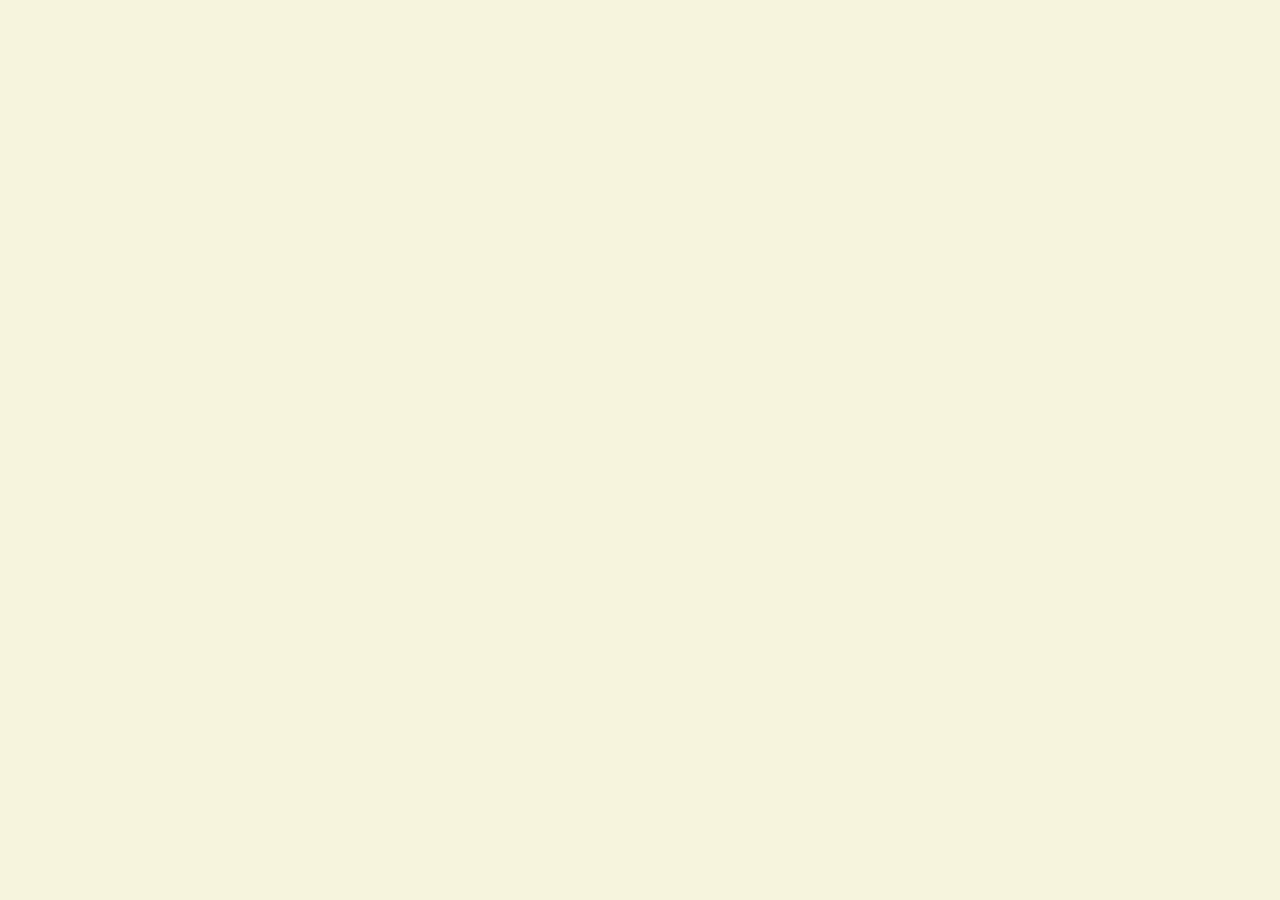
==== 01 Frontend/javasript/gyumentom/index.html @ 0b51cb12 "폴더 정리" ====
<!DOCTYPE html>
<html lang="en">
<head>
    <meta charset="UTF-8">
    <title>GyuMentom</title>
    <link rel="stylesheet" href="./css/style.css">
</head>
<body>
<form id = "login-form" class = "hidden" >
    <input required maxlength="10"  type = "text" placeholder="what is your name?"/>
    <input type="submit">
</form>
<h1 id = "greeting" class = "hidden"></h1>
    <script src="./js/greeting.js"></script>
    <script src="./js/clock.js"></script>
</body>
</html>
---- 01 Frontend/javasript/gyumentom/css/style.css ----
body {
    background-color: beige;
}

h1 {
    color : cornflowerblue;
}

.hidden {
    display: none;
}
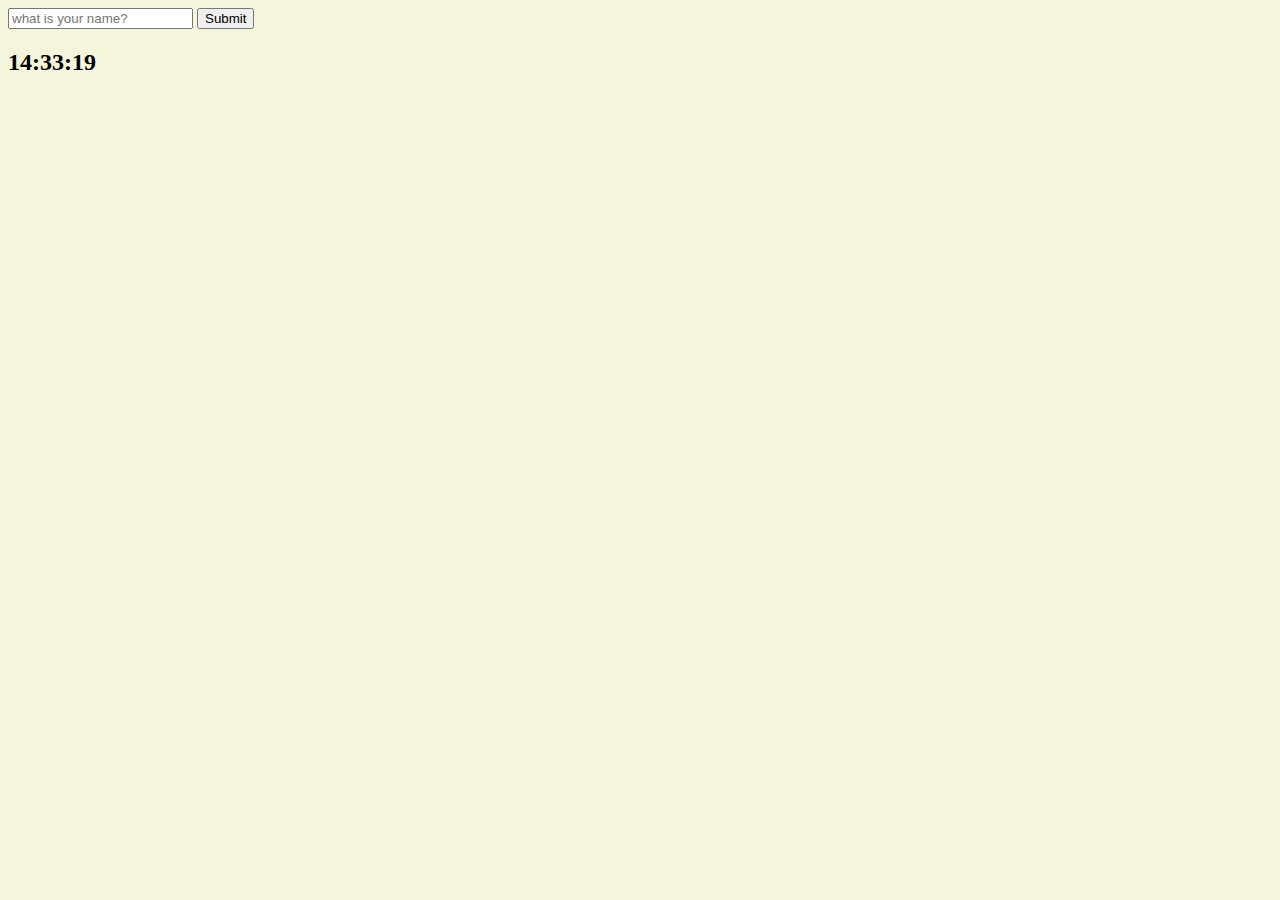
==== commit 6f17e258: "clock 기능 추가" ====
--- a/01 Frontend/javasript/gyumentom/index.html
+++ b/01 Frontend/javasript/gyumentom/index.html
@@ -10,6 +10,7 @@
     <input required maxlength="10"  type = "text" placeholder="what is your name?"/>
     <input type="submit">
 </form>
+<h2 id = "clock">00:00</h2>
 <h1 id = "greeting" class = "hidden"></h1>
     <script src="./js/greeting.js"></script>
     <script src="./js/clock.js"></script>
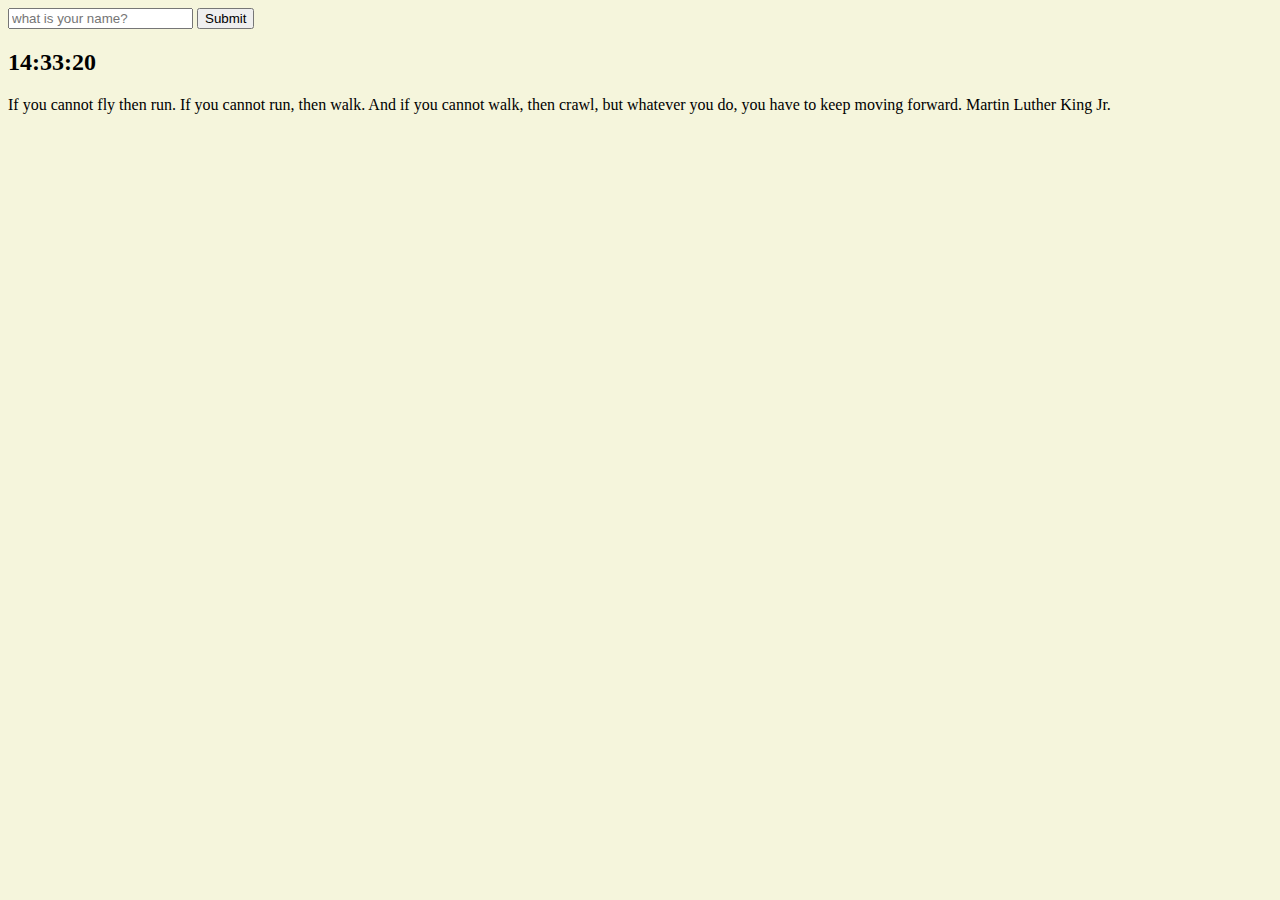
==== commit a523ad8f: "오늘의 명언 기능 추가" ====
--- a/01 Frontend/javasript/gyumentom/index.html
+++ b/01 Frontend/javasript/gyumentom/index.html
@@ -12,7 +12,12 @@
 </form>
 <h2 id = "clock">00:00</h2>
 <h1 id = "greeting" class = "hidden"></h1>
+<div id = "quote">
+    <span></span>
+    <span></span>
+</div>
     <script src="./js/greeting.js"></script>
     <script src="./js/clock.js"></script>
+    <script src="./js/quotes.js"></script>
 </body>
 </html>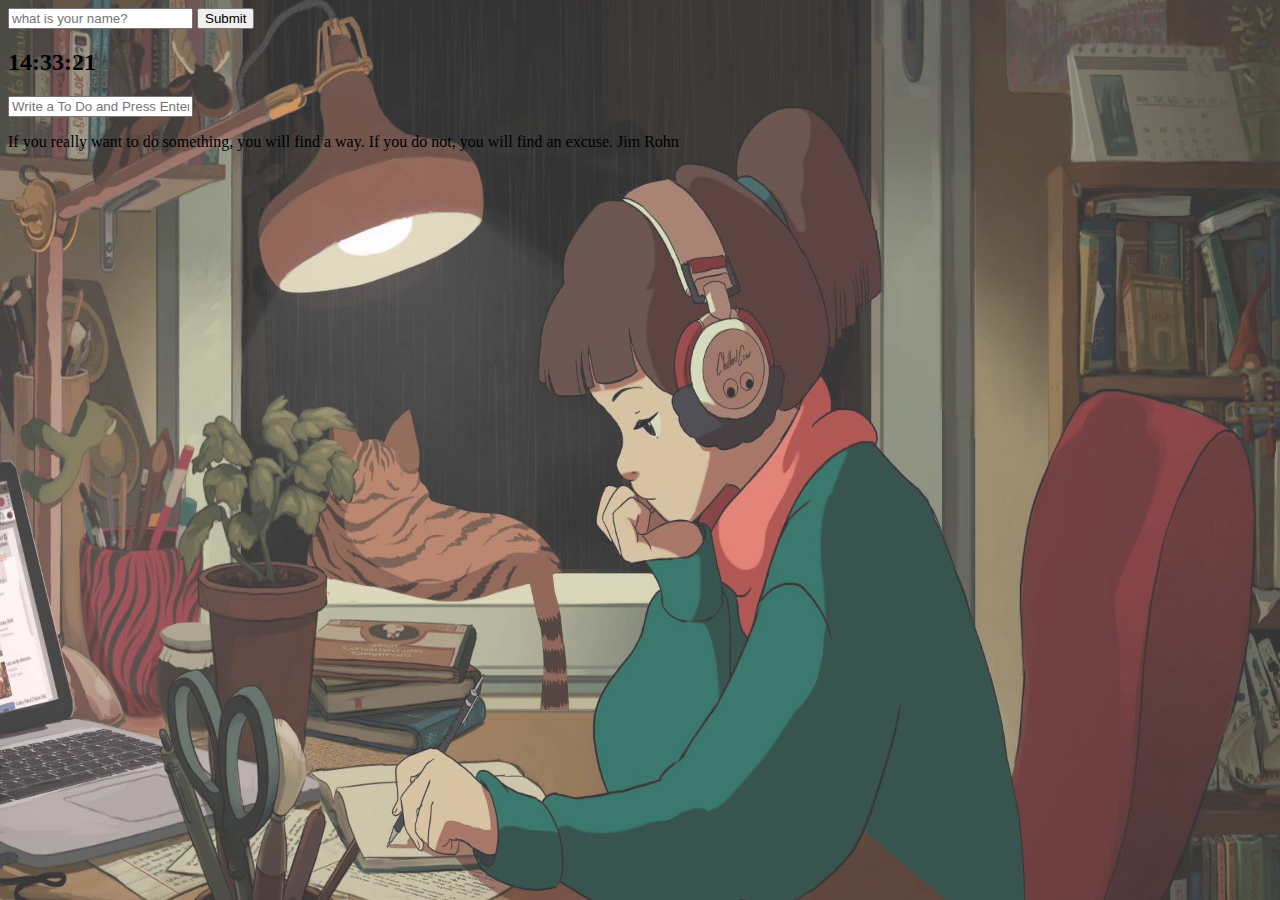
==== commit 7da77dfa: "ToDo 기능 추가" ====
--- a/01 Frontend/javasript/gyumentom/index.html
+++ b/01 Frontend/javasript/gyumentom/index.html
@@ -12,12 +12,19 @@
 </form>
 <h2 id = "clock">00:00</h2>
 <h1 id = "greeting" class = "hidden"></h1>
+<form id = "todo-form">
+    <input type="text" placeholder="Write a To Do and Press Enter" required/>
+</form>
+<ul id = "todo-list"></ul>
 <div id = "quote">
     <span></span>
     <span></span>
 </div>
+
     <script src="./js/greeting.js"></script>
     <script src="./js/clock.js"></script>
     <script src="./js/quotes.js"></script>
+    <script src="./js/background.js"></script>
+    <script src="./js/todo.js"></script>
 </body>
 </html>--- a/01 Frontend/javasript/gyumentom/css/style.css
+++ b/01 Frontend/javasript/gyumentom/css/style.css
@@ -1,11 +1,16 @@
-body {
-    background-color: beige;
-}
-
-h1 {
-    color : cornflowerblue;
-}
 
 .hidden {
     display: none;
-}+}
+
+img {
+    position:absolute;
+    width:100%;
+    height:100%;
+    left: 0px;
+    top: 0px;
+    right:0px;
+    bottom:0px;
+    z-index: -1;
+    opacity:80%;
+}
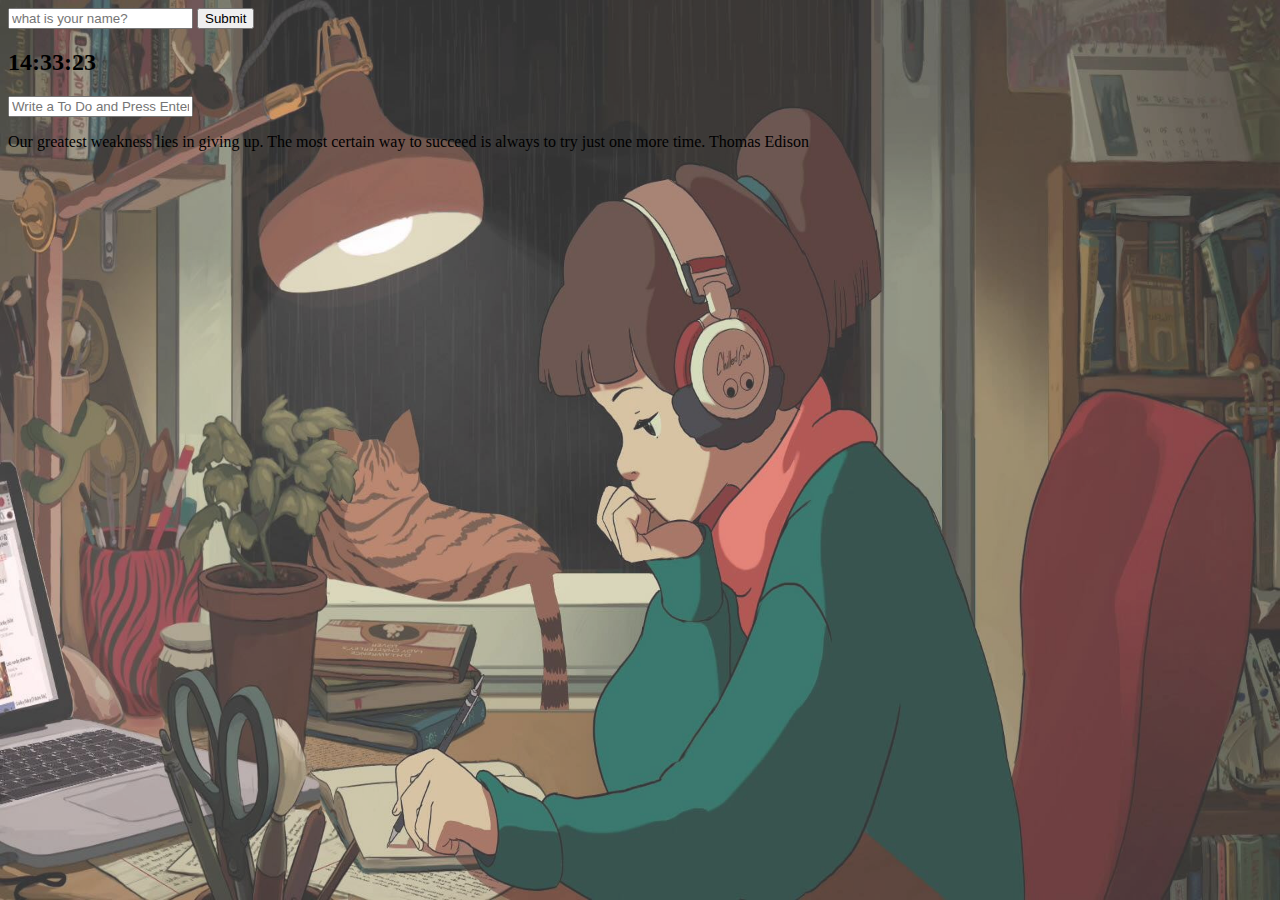
==== commit 636ca792: "날씨 기능 추가" ====
--- a/01 Frontend/javasript/gyumentom/index.html
+++ b/01 Frontend/javasript/gyumentom/index.html
@@ -26,5 +26,6 @@
     <script src="./js/quotes.js"></script>
     <script src="./js/background.js"></script>
     <script src="./js/todo.js"></script>
+    <script src="./js/weather.js"></script>
 </body>
 </html>